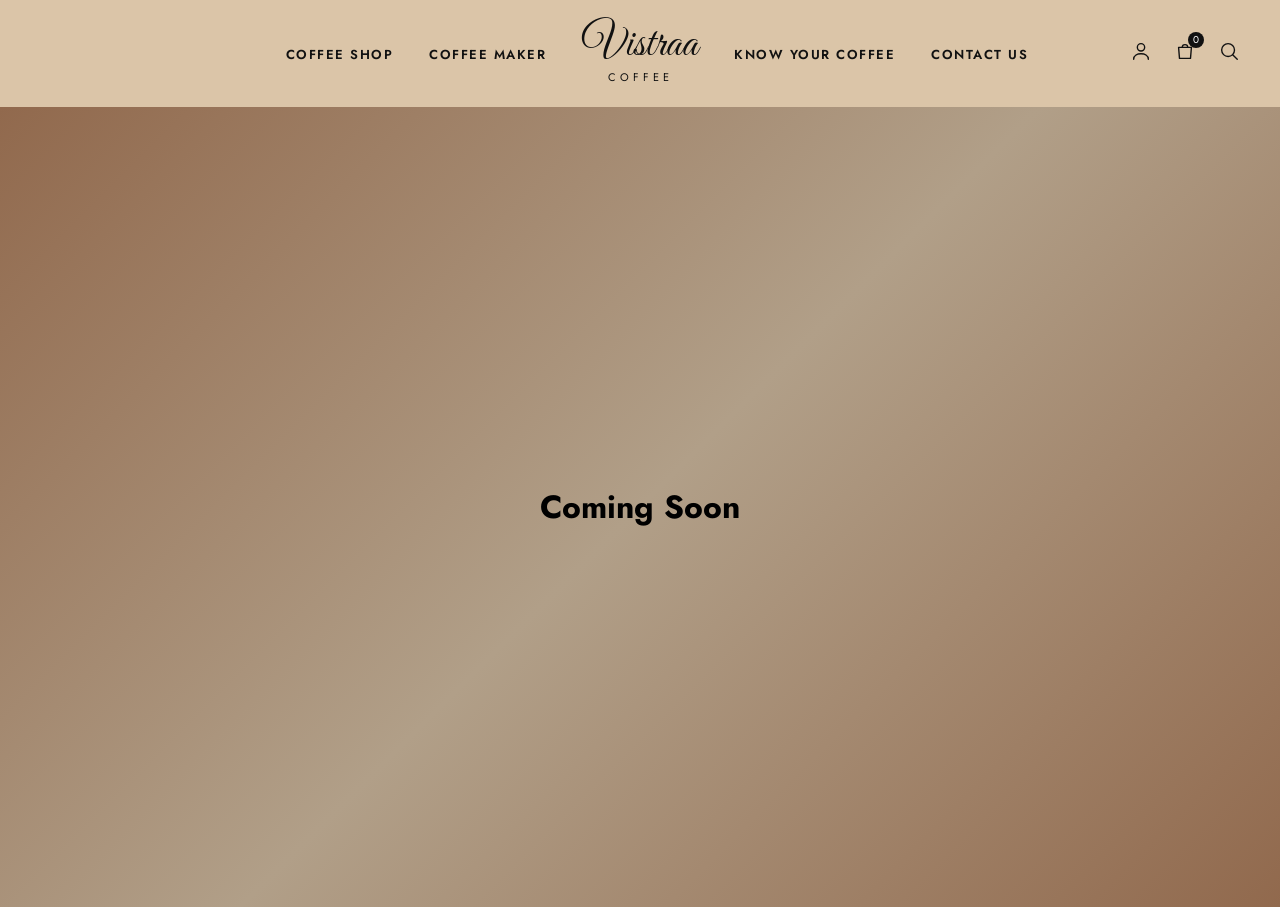
==== src/index.html @ e592d4fd "nav bar making" ====
<!DOCTYPE html>
<html lang="en">

<head>
  <meta charset="UTF-8">
  <meta name="viewport" content="width=device-width, initial-scale=1.0">
  <title>Vistraa Coffee</title>
  <link rel="stylesheet" href="input.css">
</head>

<body>
  <!-- Navbar is now OUTSIDE .container -->
  <header class="navbar">
    <!-- Left links -->
    <ul class="nav-links nav-left">
      <li><a href="#">Coffee Shop</a></li>
      <li><a href="#">Coffee Maker</a></li>
    </ul>

    <!-- Center logo -->
    <a href="#" class="logo">Vistraa <span>Coffee</span></a>

    <!-- Right links + icons -->
    <div class="nav-right">
      <ul class="nav-links">
        <li><a href="#">Know Your Coffee</a></li>
        <li><a href="#">Contact Us</a></li>
      </ul>

      <div class="nav-icons">
        <a href="#" aria-label="Account">
          <svg viewBox="0 0 24 24"><circle cx="12" cy="8" r="4"/><path d="M4 21c0-4 4-6 8-6s8 2 8 6"/></svg>
        </a>
        <a href="#" class="cart" aria-label="Cart">
          <svg viewBox="0 0 24 24"><path d="M5 8h14l-1 12H6L5 8z"/><path d="M9 8a3 3 0 0 1 6 0"/></svg>
          <span class="badge">0</span>
        </a>
        <a href="#" aria-label="Search">
          <svg viewBox="0 0 24 24"><circle cx="11" cy="11" r="7"/><path d="M21 21l-5-5"/></svg>
        </a>
      </div>
    </div>
  </header>

  <!-- Page content below the navbar -->
  <div class="container">
    <div class="content">
      <h1>Coming Soon</h1>
    </div>
  </div>
</body>

</html>
      </div>
    </div>
</body>

</html>
---- src/input.css ----
@import url('https://fonts.googleapis.com/css2?family=Great+Vibes&family=Jost:wght@500;600&display=swap');

* {
  box-sizing: border-box;
}

body {
  margin: 0;
  padding: 0;
  font-family: 'Jost', sans-serif;
  background: #f1eee1;
}

/* Page content (gradient area) */
.container {
  background: linear-gradient(135deg, #91694d, #b19f88, #91694d);
  display: flex;
  justify-content: center;
  align-items: center;
  min-height: calc(100vh - 100px); /* screen height minus navbar height */
}

/* Navbar */
.navbar {
  position: sticky;
  top: 0;
  z-index: 1000;
  width: 100%;
  display: grid;
  grid-template-columns: 1fr auto 1fr;
  align-items: center;
  padding: 24px 40px;
  background: #dbc5a8;
}

.nav-links {
  display: flex;
  gap: 36px;
  list-style: none;
  margin: 0;
  padding: 0;
}

.nav-left {
  justify-content: flex-end;
  padding-right: 36px;
}

.nav-links a {
  text-decoration: none;
  color: #111;
  font-size: 13px;
  font-weight: 600;
  letter-spacing: 1.5px;
  text-transform: uppercase;
  transition: opacity 0.2s;
}

.nav-links a:hover {
  opacity: 0.6;
}

/* Logo */
.logo {
  text-decoration: none;
  color: #111;
  font-family: 'Great Vibes', cursive;
  font-size: 44px;
  line-height: 1;
  text-align: center;
}

.logo span {
  display: block;
  font-family: 'Jost', sans-serif;
  font-size: 11px;
  letter-spacing: 4px;
  text-transform: uppercase;
  margin-top: 4px;
}

/* Right side */
 .nav-right {
  display: flex;
  align-items: center;
  justify-content: space-between;
  padding-left: 36px;
} 

.nav-icons {
  display: flex;
  align-items: center;
  gap: 22px;
}

.nav-icons svg {
  width: 22px;
  height: 22px;
  fill: none;
  stroke: #111;
  stroke-width: 1.5;
  stroke-linecap: round;
  stroke-linejoin: round;
}

.cart {
  position: relative;
}

.badge {
  position: absolute;
  top: -8px;
  right: -8px;
  background: #111;
  color: #fff;
  font-size: 10px;
  width: 16px;
  height: 16px;
  border-radius: 50%;
  display: flex;
  align-items: center;
  justify-content: center;
}

/* Mobile */
@media (max-width: 900px) {
  .navbar {
    grid-template-columns: 1fr;
    gap: 16px;
    justify-items: center;
    padding: 20px;
  }

  .nav-left,
  .nav-right {
    padding: 0;
    flex-direction: column;
    gap: 16px;
  }

  .nav-links {
    flex-wrap: wrap;
    justify-content: center;
    gap: 20px;
  }
}
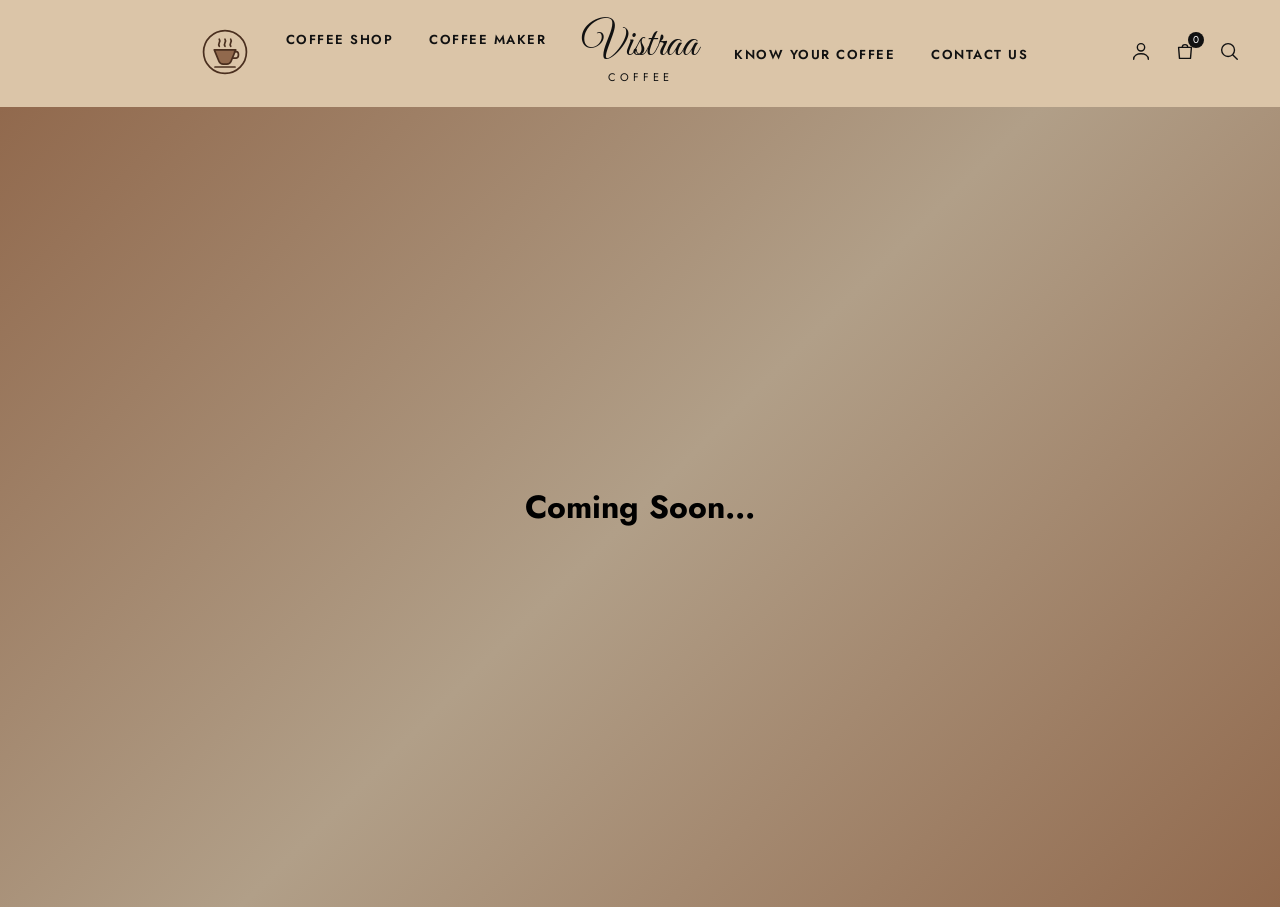
==== commit 5633c0b0: "logo injected" ====
--- a/src/index.html
+++ b/src/index.html
@@ -11,9 +11,14 @@
 <body>
   <!-- Navbar is now OUTSIDE .container -->
   <header class="navbar">
+
+
     <!-- Left links -->
     <ul class="nav-links nav-left">
-      <li><a href="#">Coffee Shop</a></li>
+          <a href="/" class="logo">
+  <img src="vistraa-logo-icon.svg" alt="Company Logo" width="50" >
+</a>
+      <li><a href="#" >Coffee Shop</a></li>
       <li><a href="#">Coffee Maker</a></li>
     </ul>
 
@@ -45,7 +50,7 @@
   <!-- Page content below the navbar -->
   <div class="container">
     <div class="content">
-      <h1>Coming Soon</h1>
+      <h1>Coming Soon...</h1>
     </div>
   </div>
 </body>
--- a/src/input.css
+++ b/src/input.css
@@ -10,6 +10,8 @@
   font-family: 'Jost', sans-serif;
   background: #f1eee1;
 }
+
+.logo svg { height: 58px; width: auto; }
 
 /* Page content (gradient area) */
 .container {
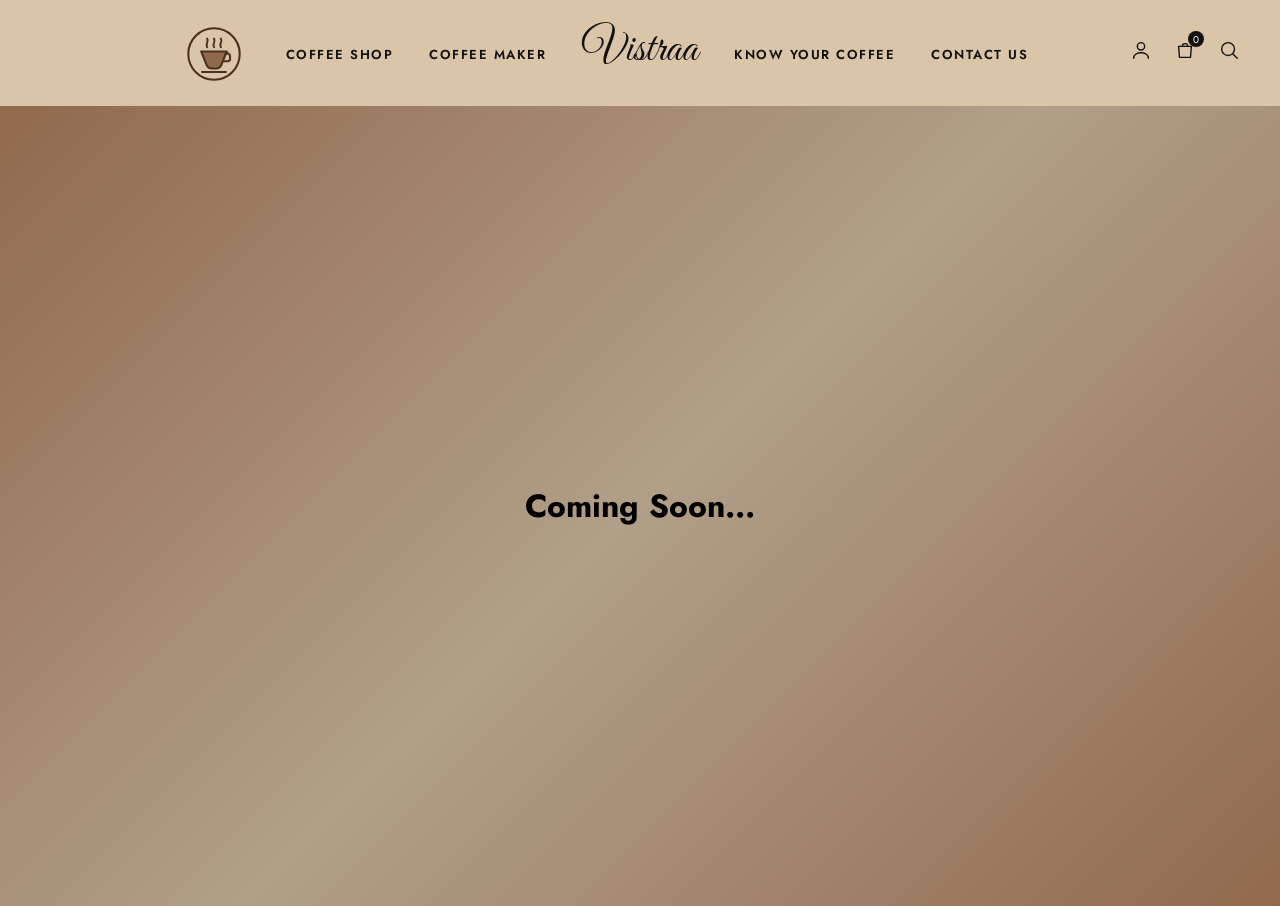
==== commit 5faa698b: "nav fixed" ====
--- a/src/index.html
+++ b/src/index.html
@@ -15,15 +15,15 @@
 
     <!-- Left links -->
     <ul class="nav-links nav-left">
-          <a href="/" class="logo">
-  <img src="vistraa-logo-icon.svg" alt="Company Logo" width="50" >
+          <a href="/" class="svg">
+  <img src="vistraa-logo-icon.svg" alt="Company Logo" width="60"><span></span>
 </a>
-      <li><a href="#" >Coffee Shop</a></li>
-      <li><a href="#">Coffee Maker</a></li>
+      <li class=" inside li"><a href="#" >Coffee Shop</a></li>
+      <li class=" inside li"><a href="#">Coffee Maker</a></li>
     </ul>
 
     <!-- Center logo -->
-    <a href="#" class="logo">Vistraa <span>Coffee</span></a>
+    <a href="#" class="logo">Vistraa <span></span></a>
 
     <!-- Right links + icons -->
     <div class="nav-right">
--- a/src/input.css
+++ b/src/input.css
@@ -11,7 +11,7 @@
   background: #f1eee1;
 }
 
-.logo svg { height: 58px; width: auto; }
+
 
 /* Page content (gradient area) */
 .container {
@@ -19,7 +19,8 @@
   display: flex;
   justify-content: center;
   align-items: center;
-  min-height: calc(100vh - 100px); /* screen height minus navbar height */
+  min-height: calc(100vh - 100px);
+  /* screen height minus navbar height */
 }
 
 /* Navbar */
@@ -43,9 +44,32 @@
   padding: 0;
 }
 
+.svg {
+  position:relative;
+  height: 58px;
+  width: auto;
+   padding-right: 6px; 
+}
+
+.inside li {
+  padding-right: px;
+  padding-top: 0;
+  display: flex;
+  align-items: center;
+  justify-content: space-between; 
+}
+
+
+
+
 .nav-left {
   justify-content: flex-end;
   padding-right: 36px;
+  padding-top: 0;
+  display: flex;
+  align-items: center;
+  justify-content: flex-end;
+  /* padding-left: 36px; */
 }
 
 .nav-links a {
@@ -82,12 +106,12 @@
 }
 
 /* Right side */
- .nav-right {
+.nav-right {
   display: flex;
   align-items: center;
   justify-content: space-between;
   padding-left: 36px;
-} 
+}
 
 .nav-icons {
   display: flex;
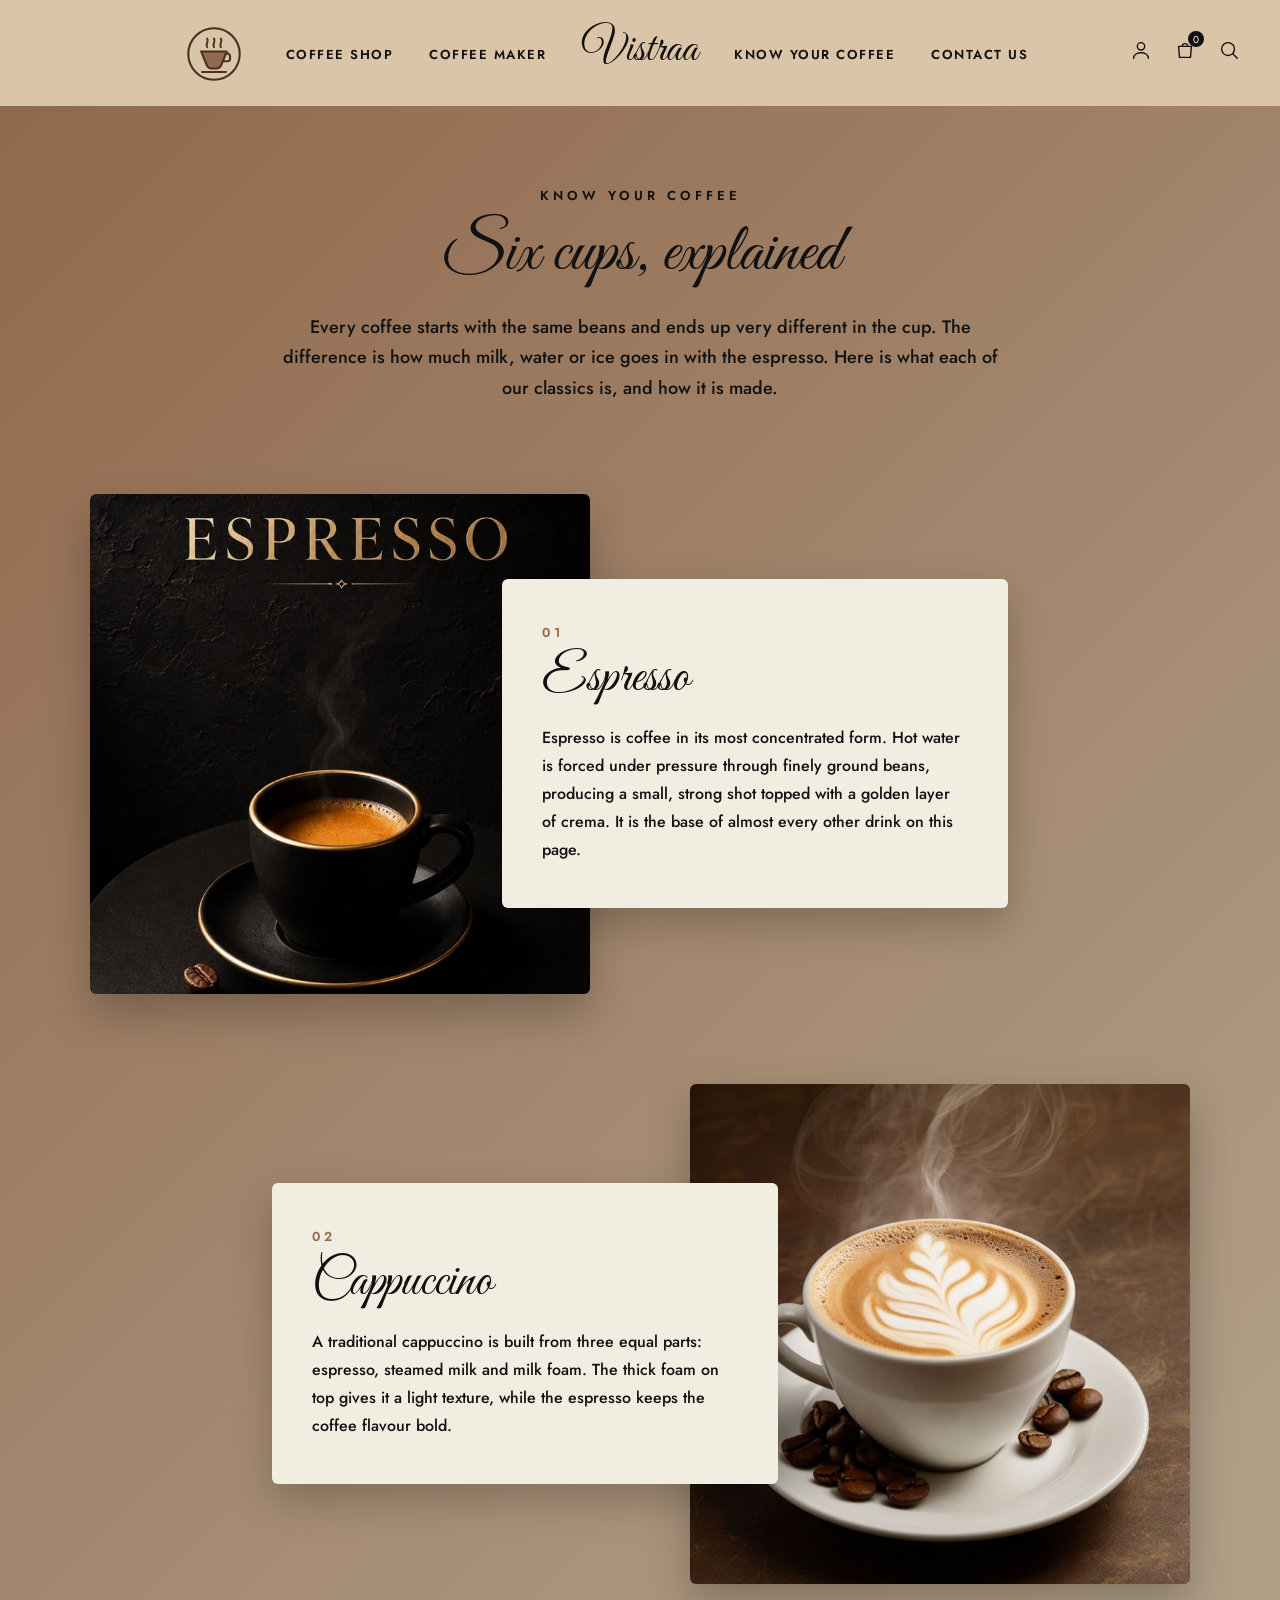
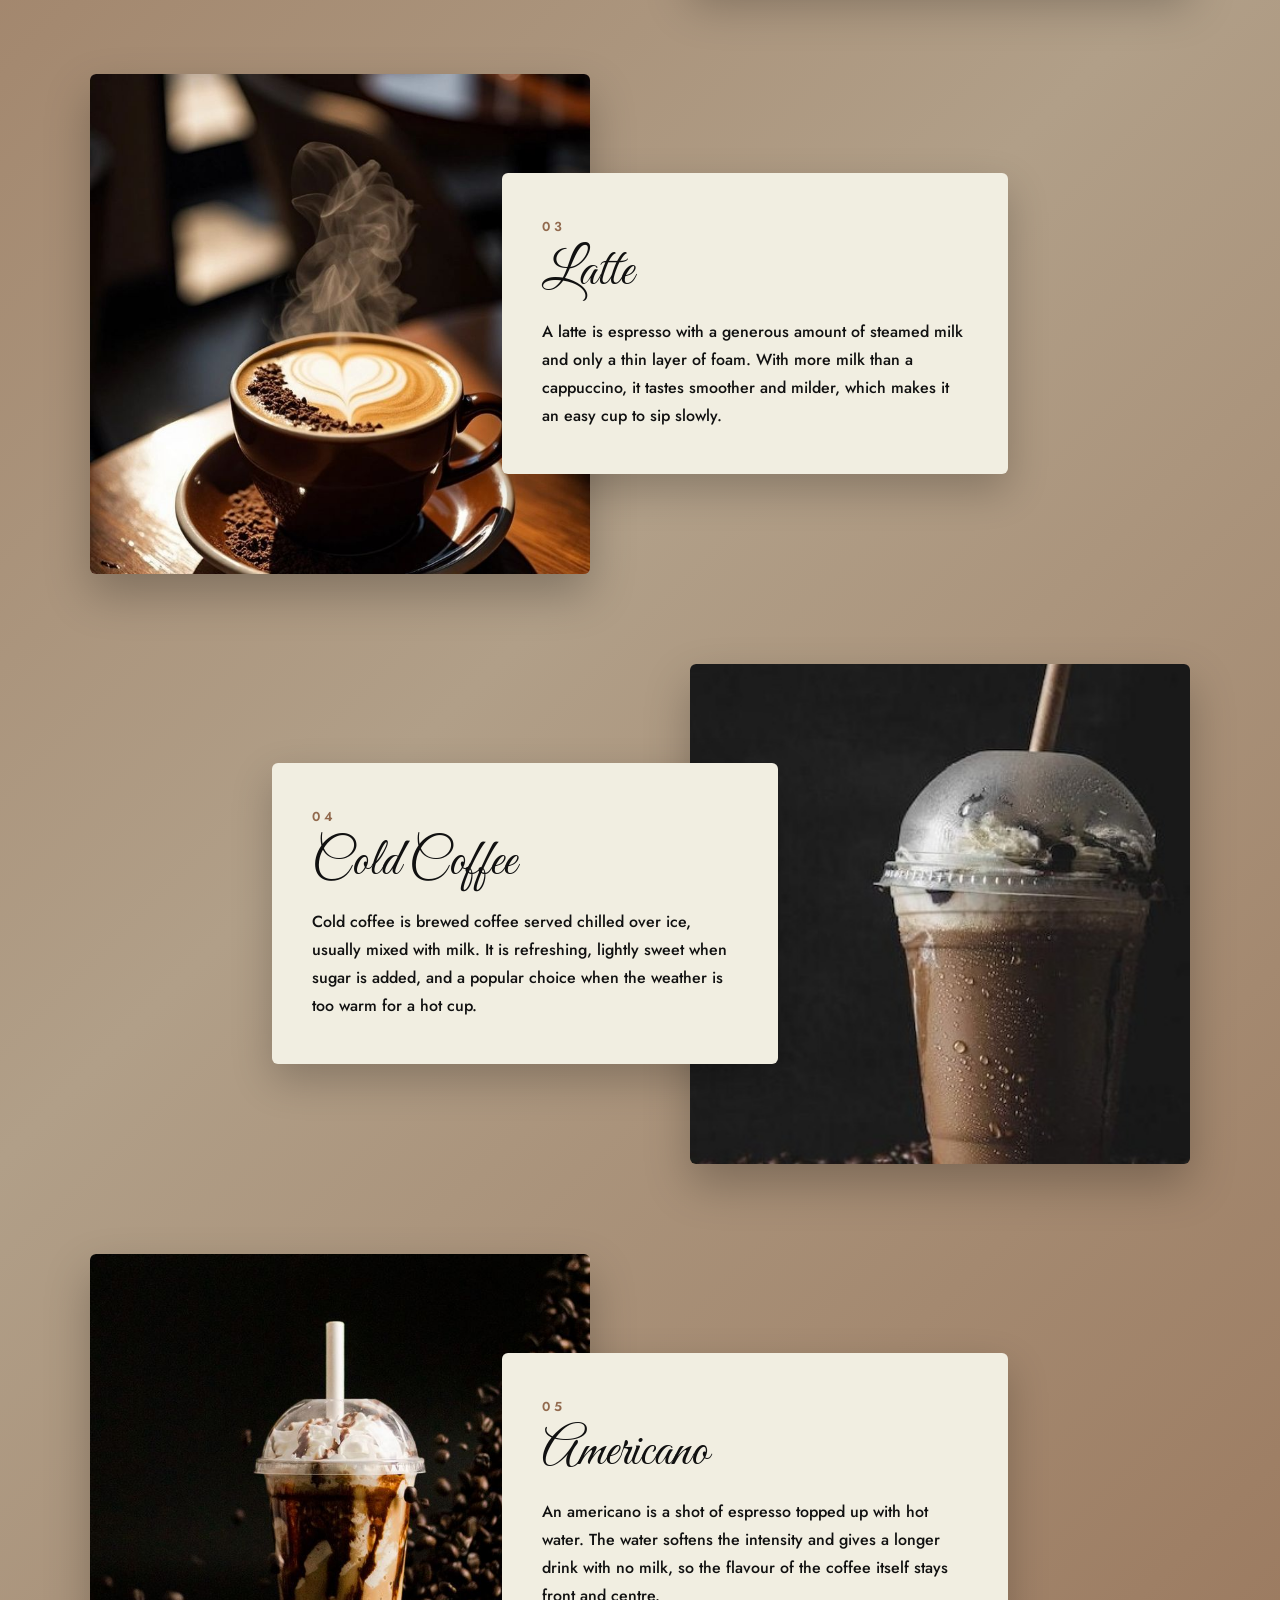
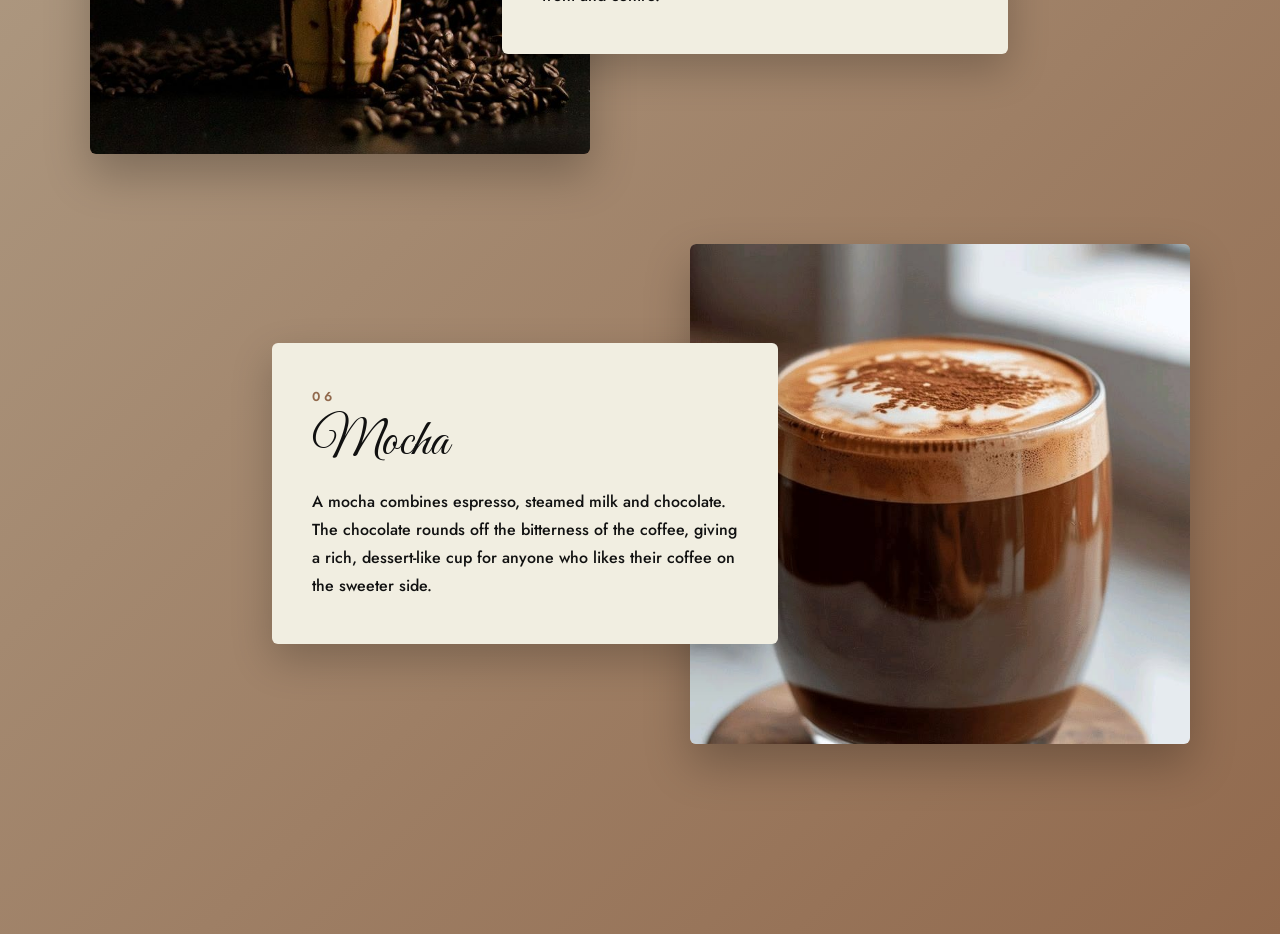
==== commit 416b67df: "body initialized" ====
--- a/src/index.html
+++ b/src/index.html
@@ -48,16 +48,120 @@
   </header>
 
   <!-- Page content below the navbar -->
-  <div class="container">
-    <div class="content">
-      <h1>Coming Soon...</h1>
-    </div>
-  </div>
-</body>
+  <main class="home">
 
-</html>
+    <!-- Intro -->
+    <section class="intro">
+      <p class="intro-eyebrow">Know Your Coffee</p>
+      <h1>Six cups, explained</h1>
+      <p class="intro-text">
+        Every coffee starts with the same beans and ends up very different in the cup.
+        The difference is how much milk, water or ice goes in with the espresso.
+        Here is what each of our classics is, and how it is made.
+      </p>
+    </section>
+
+    <!-- 1. Espresso -->
+    <section class="coffee">
+      <div class="coffee-img">
+        <img src="Luxury Espresso Coffee Art Portrait.jpg" alt="A small cup of espresso with golden crema" loading="lazy">
       </div>
-    </div>
+      <article class="coffee-card">
+        <span class="coffee-number">01</span>
+        <h2>Espresso</h2>
+        <p>
+          Espresso is coffee in its most concentrated form. Hot water is forced under pressure
+          through finely ground beans, producing a small, strong shot topped with a golden layer
+          of crema. It is the base of almost every other drink on this page.
+        </p>
+      </article>
+    </section>
+
+    <!-- 2. Cappuccino -->
+    <section class="coffee reverse">
+      <div class="coffee-img">
+        <img src="Cappuccino.jpg" alt="A cappuccino with thick milk foam" loading="lazy">
+      </div>
+      <article class="coffee-card">
+        <span class="coffee-number">02</span>
+        <h2>Cappuccino</h2>
+        <p>
+          A traditional cappuccino is built from three equal parts: espresso, steamed milk and
+          milk foam. The thick foam on top gives it a light texture, while the espresso keeps
+          the coffee flavour bold.
+        </p>
+      </article>
+    </section>
+
+    <!-- 3. Latte -->
+    <section class="coffee">
+      <div class="coffee-img">
+        <img src="latte.jpg" alt="A latte served in a tall glass" loading="lazy">
+      </div>
+      <article class="coffee-card">
+        <span class="coffee-number">03</span>
+        <h2>Latte</h2>
+        <p>
+          A latte is espresso with a generous amount of steamed milk and only a thin layer of
+          foam. With more milk than a cappuccino, it tastes smoother and milder, which makes it
+          an easy cup to sip slowly.
+        </p>
+      </article>
+    </section>
+
+    <!-- 4. Cold Coffee -->
+    <section class="coffee reverse">
+      <div class="coffee-img">
+        <img src="cold coffe.jpg" alt="A glass of cold coffee with ice" loading="lazy">
+      </div>
+      <article class="coffee-card">
+        <span class="coffee-number">04</span>
+        <h2>Cold Coffee</h2>
+        <p>
+          Cold coffee is brewed coffee served chilled over ice, usually mixed with milk. It is
+          refreshing, lightly sweet when sugar is added, and a popular choice when the weather
+          is too warm for a hot cup.
+        </p>
+      </article>
+    </section>
+
+    <!-- 5. Americano -->
+    <section class="coffee">
+      <div class="coffee-img">
+        <img src="Make an Impact.jpg" alt="A black americano in a cup" loading="lazy">
+      </div>
+      <article class="coffee-card">
+        <span class="coffee-number">05</span>
+        <h2>Americano</h2>
+        <p>
+          An americano is a shot of espresso topped up with hot water. The water softens the
+          intensity and gives a longer drink with no milk, so the flavour of the coffee itself
+          stays front and centre.
+        </p>
+      </article>
+    </section>
+
+    <!-- 6. Mocha -->
+    <section class="coffee reverse">
+      <div class="coffee-img">
+        <img src="Mocha.jpg" alt="A mocha topped with foam and chocolate" loading="lazy">
+      </div>
+      <article class="coffee-card">
+        <span class="coffee-number">06</span>
+        <h2>Mocha</h2>
+        <p>
+          A mocha combines espresso, steamed milk and chocolate. The chocolate rounds off the
+          bitterness of the coffee, giving a rich, dessert-like cup for anyone who likes their
+          coffee on the sweeter side.
+        </p>
+      </article>
+    </section>
+
+  </main>
+
+  <footer>
+    
+  </footer>
 </body>
 
 </html>
--- a/src/input.css
+++ b/src/input.css
@@ -169,4 +169,150 @@
     justify-content: center;
     gap: 20px;
   }
-}+}
+
+/* ===================== HOME PAGE BODY ===================== */
+
+.home {
+  background: linear-gradient(135deg, #91694d, #b19f88, #91694d);
+  padding: 80px 40px 100px;
+}
+
+/* Intro */
+.intro {
+  max-width: 720px;
+  margin: 0 auto 90px;
+  text-align: center;
+  color: #111;
+}
+
+.intro-eyebrow {
+  margin: 0 0 12px;
+  font-size: 13px;
+  font-weight: 600;
+  letter-spacing: 4px;
+  text-transform: uppercase;
+}
+
+.intro h1 {
+  margin: 0 0 20px;
+  font-family: 'Great Vibes', cursive;
+  font-weight: 400;
+  font-size: 68px;
+  line-height: 1.1;
+}
+
+.intro-text {
+  margin: 0;
+  font-size: 18px;
+  font-weight: 500;
+  line-height: 1.7;
+}
+
+/* One coffee: image with the description card overlapping in front */
+.coffee {
+  position: relative;
+  display: flex;
+  align-items: center;
+  max-width: 1100px;
+  margin: 0 auto 90px;
+}
+
+.coffee:last-child {
+  margin-bottom: 05
+}
+
+.coffee-img {
+  width: 500px;
+  height: 500px;
+  border-radius: 6px;
+  overflow: hidden;
+  background: linear-gradient(135deg, #dbc5a8, #91694d); /* shows if an image is missing */
+  box-shadow: 0 20px 45px rgba(0, 0, 0, 0.25);
+}
+
+.coffee-img img {
+  display: block;
+  width: 100%;
+  height: 100%;
+  object-fit: cover;
+}
+
+.coffee-card {
+  position: relative;
+  z-index: 1;
+  width: 46%;
+  margin-left: -8%;           /* pulls the card over the image */
+  padding: 44px 40px;
+  background: #f1eee1;
+  color: #111;
+  border-radius: 6px;
+  box-shadow: 0 16px 40px rgba(0, 0, 0, 0.22);
+}
+
+.coffee-number {
+  display: block;
+  margin-bottom: 8px;
+  font-size: 13px;
+  font-weight: 600;
+  letter-spacing: 4px;
+  color: #91694d;
+}
+
+.coffee-card h2 {
+  margin: 0 0 16px;
+  font-family: 'Great Vibes', cursive;
+  font-weight: 400;
+  font-size: 52px;
+  line-height: 1.1;
+}
+
+.coffee-card p {
+  margin: 0;
+  font-size: 16px;
+  font-weight: 500;
+  line-height: 1.75;
+}
+
+/* Alternate rows: image on the right, card on the left */
+.coffee.reverse {
+  flex-direction: row-reverse;
+}
+
+.coffee.reverse .coffee-card {
+  margin-left: 0;
+  margin-right: -8%;
+}
+
+/* Tablet / mobile */
+@media (max-width: 900px) {
+  .home {
+    padding: 50px 20px 70px;
+  }
+
+  .intro {
+    margin-bottom: 60px;
+  }
+
+  .intro h1 {
+    font-size: 52px;
+  }
+
+  .coffee,
+  .coffee.reverse {
+    flex-direction: column;
+    margin-bottom: 60px;
+  }
+
+  .coffee-img {
+    width: 100%;
+    height: 300px;
+  }
+
+  .coffee-card,
+  .coffee.reverse .coffee-card {
+    width: 90%;
+    margin: -50px 0 0;       /* card overlaps the bottom of the image */
+    padding: 32px 26px;
+  }
+}
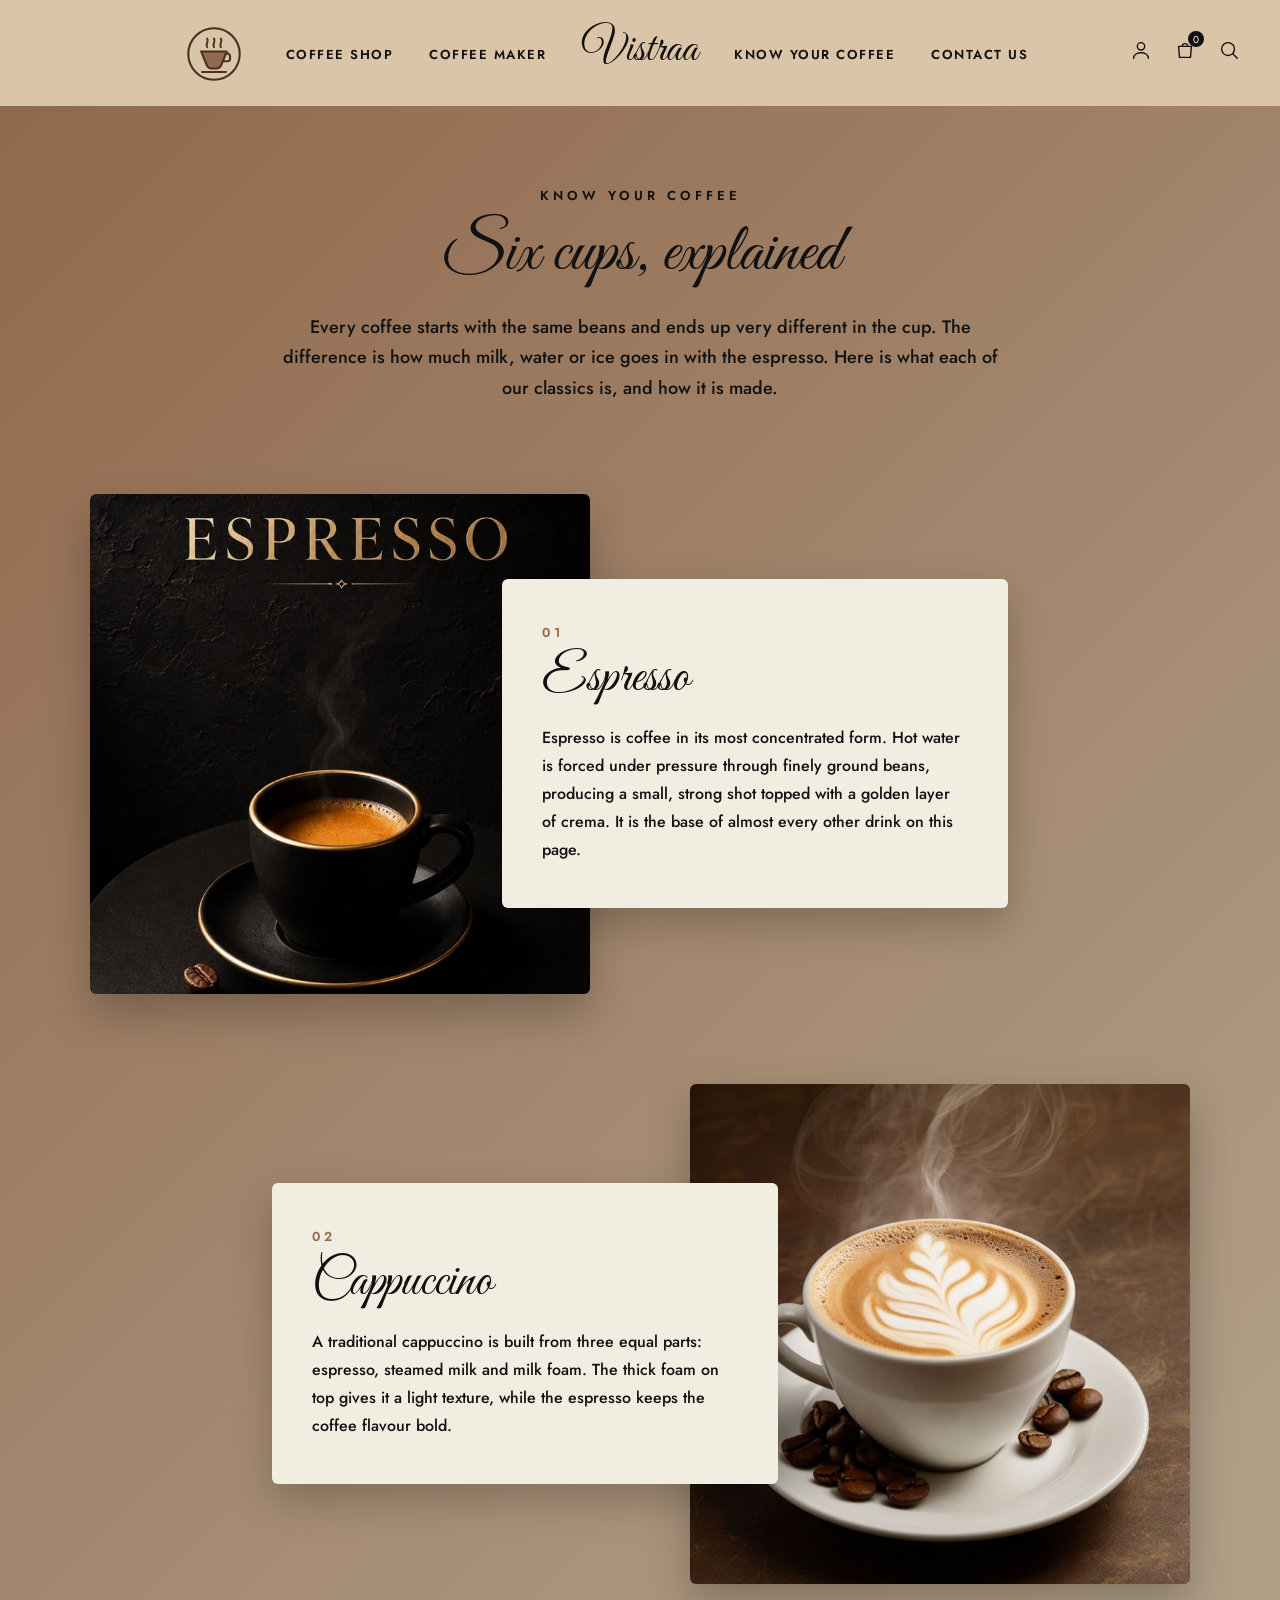
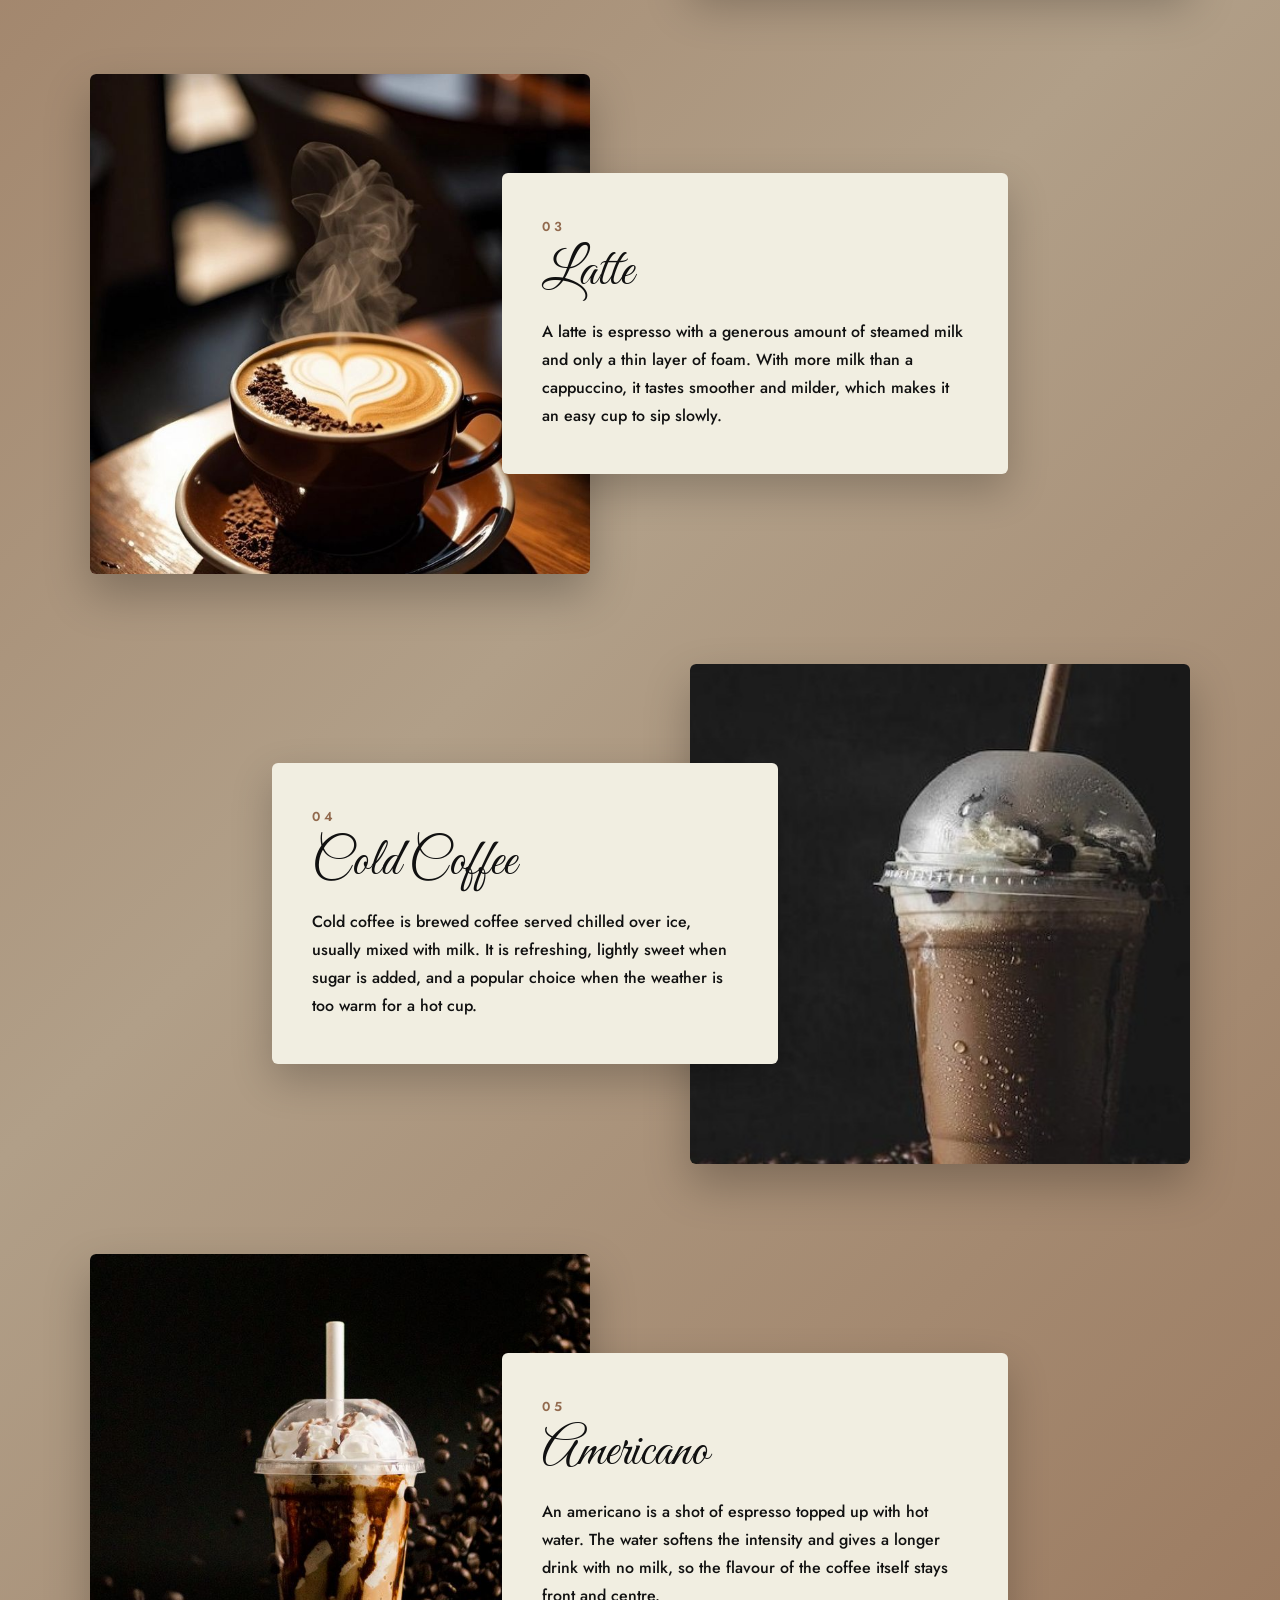
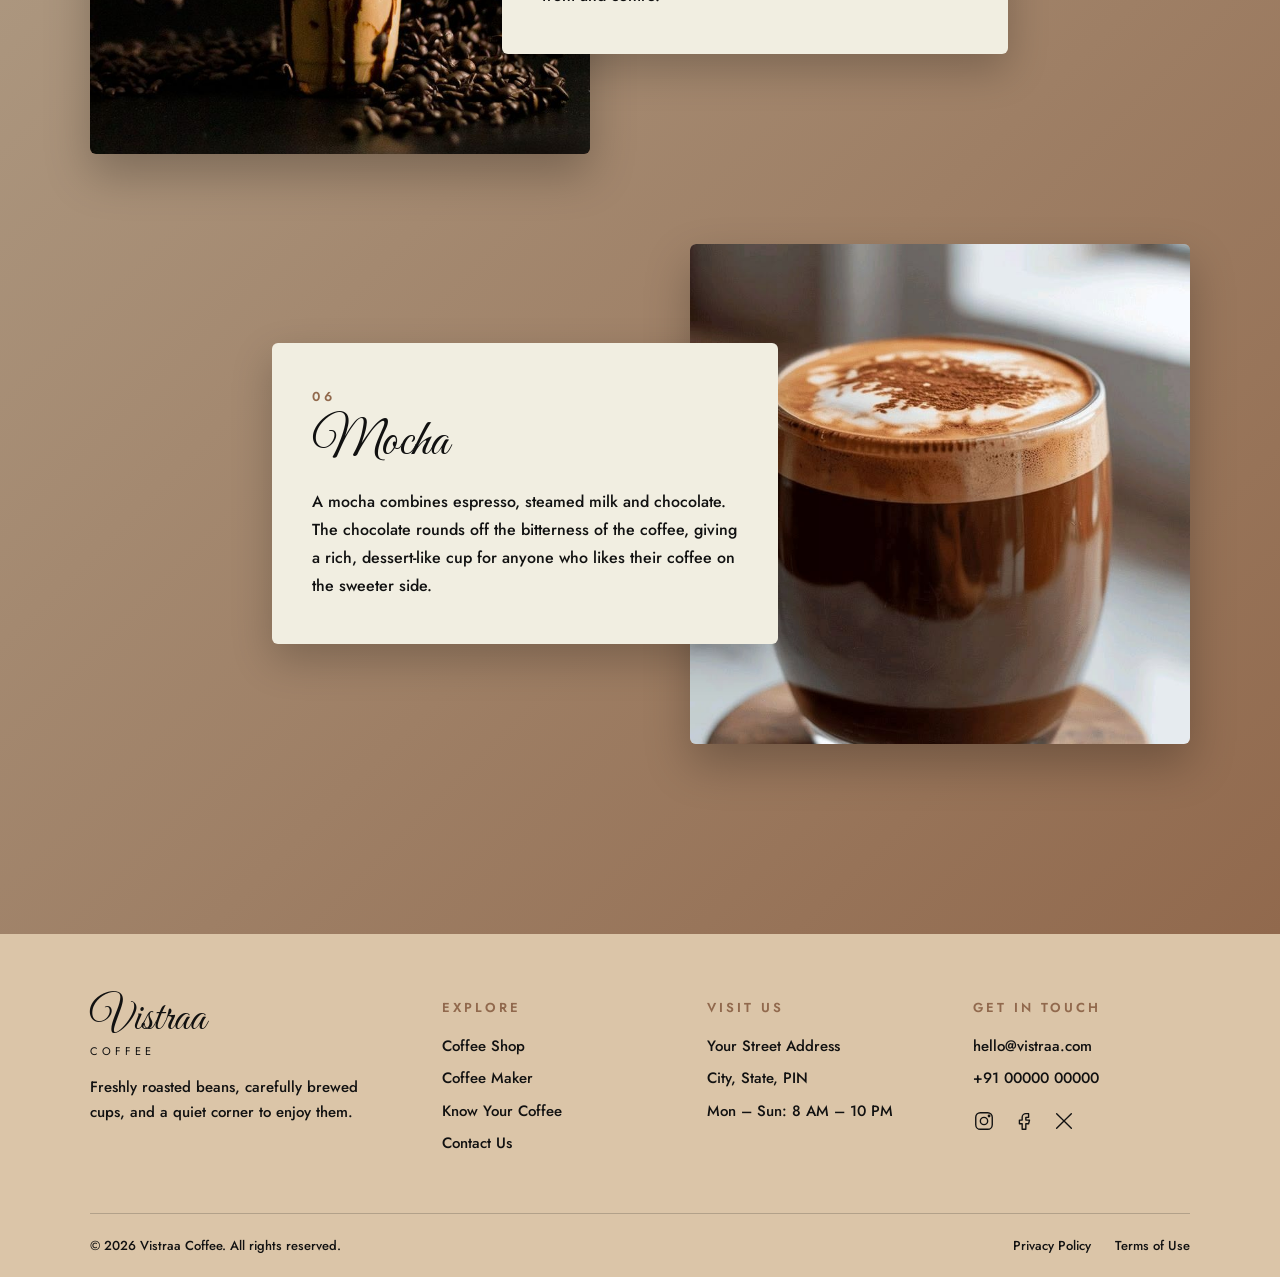
==== commit caff634d: "fotter added" ====
--- a/src/index.html
+++ b/src/index.html
@@ -159,8 +159,66 @@
 
   </main>
 
-  <footer>
-    
+  <footer class="footer">
+    <div class="footer-inner">
+
+      <!-- Brand -->
+      <div class="footer-brand">
+        <a href="/" class="footer-logo">Vistraa <span>Coffee</span></a>
+        <p>Freshly roasted beans, carefully brewed cups, and a quiet corner to enjoy them.</p>
+      </div>
+
+      <!-- Explore -->
+      <nav class="footer-col" aria-label="Explore">
+        <h3>Explore</h3>
+        <ul>
+          <li><a href="#">Coffee Shop</a></li>
+          <li><a href="#">Coffee Maker</a></li>
+          <li><a href="#">Know Your Coffee</a></li>
+          <li><a href="#">Contact Us</a></li>
+        </ul>
+      </nav>
+
+      <!-- Visit -->
+      <div class="footer-col">
+        <h3>Visit Us</h3>
+        <ul>
+          <li>Your Street Address</li>
+          <li>City, State, PIN</li>
+          <li>Mon – Sun: 8 AM – 10 PM</li>
+        </ul>
+      </div>
+
+      <!-- Contact + social -->
+      <div class="footer-col">
+        <h3>Get in Touch</h3>
+        <ul>
+          <li><a href="mailto:hello@vistraa.com">hello@vistraa.com</a></li>
+          <li><a href="tel:+910000000000">+91 00000 00000</a></li>
+        </ul>
+
+        <div class="footer-social">
+          <a href="#" aria-label="Instagram">
+            <svg viewBox="0 0 24 24"><rect x="3" y="3" width="18" height="18" rx="5"/><circle cx="12" cy="12" r="4"/><circle cx="17.5" cy="6.5" r="0.8"/></svg>
+          </a>
+          <a href="#" aria-label="Facebook">
+            <svg viewBox="0 0 24 24"><path d="M14 8h3V4h-3a4 4 0 0 0-4 4v3H7v4h3v6h4v-6h3l1-4h-4V8z"/></svg>
+          </a>
+          <a href="#" aria-label="X (Twitter)">
+            <svg viewBox="0 0 24 24"><path d="M4 4l16 16M20 4L4 20"/></svg>
+          </a>
+        </div>
+      </div>
+
+    </div>
+
+    <div class="footer-bottom">
+      <p>&copy; 2026 Vistraa Coffee. All rights reserved.</p>
+      <ul>
+        <li><a href="#">Privacy Policy</a></li>
+        <li><a href="#">Terms of Use</a></li>
+      </ul>
+    </div>
   </footer>
 </body>
 
--- a/src/input.css
+++ b/src/input.css
@@ -316,3 +316,144 @@
     padding: 32px 26px;
   }
 }
+
+/* ===================== FOOTER ===================== */
+
+.footer {
+  background: #dbc5a8;
+  color: #111;
+  padding: 64px 40px 0;
+}
+
+.footer-inner {
+  display: grid;
+  grid-template-columns: 1.4fr 1fr 1fr 1fr;
+  gap: 48px;
+  max-width: 1100px;
+  margin: 0 auto;
+}
+
+.footer-logo {
+  text-decoration: none;
+  color: #111;
+  font-family: 'Great Vibes', cursive;
+  font-size: 44px;
+  line-height: 1;
+}
+
+.footer-logo span {
+  display: block;
+  margin-top: 4px;
+  font-family: 'Jost', sans-serif;
+  font-size: 11px;
+  letter-spacing: 4px;
+  text-transform: uppercase;
+}
+
+.footer-brand p {
+  margin: 18px 0 0;
+  max-width: 280px;
+  font-size: 15px;
+  font-weight: 500;
+  line-height: 1.7;
+}
+
+.footer-col h3 {
+  margin: 0 0 18px;
+  font-size: 13px;
+  font-weight: 600;
+  letter-spacing: 3px;
+  text-transform: uppercase;
+  color: #91694d;
+}
+
+.footer-col ul,
+.footer-bottom ul {
+  list-style: none;
+  margin: 0;
+  padding: 0;
+}
+
+.footer-col li {
+  margin-bottom: 10px;
+  font-size: 15px;
+  font-weight: 500;
+  line-height: 1.5;
+}
+
+.footer a {
+  color: #111;
+  text-decoration: none;
+  transition: opacity 0.2s;
+}
+
+.footer a:hover {
+  opacity: 0.6;
+}
+
+/* Social icons */
+.footer-social {
+  display: flex;
+  gap: 18px;
+  margin-top: 20px;
+}
+
+.footer-social svg {
+  width: 22px;
+  height: 22px;
+  fill: none;
+  stroke: #111;
+  stroke-width: 1.5;
+  stroke-linecap: round;
+  stroke-linejoin: round;
+}
+
+/* Bottom bar */
+.footer-bottom {
+  display: flex;
+  justify-content: space-between;
+  align-items: center;
+  gap: 16px;
+  max-width: 1100px;
+  margin: 48px auto 0;
+  padding: 22px 0;
+  border-top: 1px solid rgba(17, 17, 17, 0.2);
+  font-size: 13px;
+  font-weight: 500;
+}
+
+.footer-bottom p {
+  margin: 0;
+}
+
+.footer-bottom ul {
+  display: flex;
+  gap: 24px;
+}
+
+/* Footer: tablet / mobile */
+@media (max-width: 900px) {
+  .footer {
+    padding: 48px 20px 0;
+  }
+
+  .footer-inner {
+    grid-template-columns: 1fr 1fr;
+    gap: 36px;
+  }
+
+  .footer-brand {
+    grid-column: 1 / -1;
+  }
+}
+
+@media (max-width: 560px) {
+  .footer-inner {
+    grid-template-columns: 1fr;
+  }
+
+  .footer-bottom {
+    flex-direction: column;
+    text-align: center;
+  }
+}
